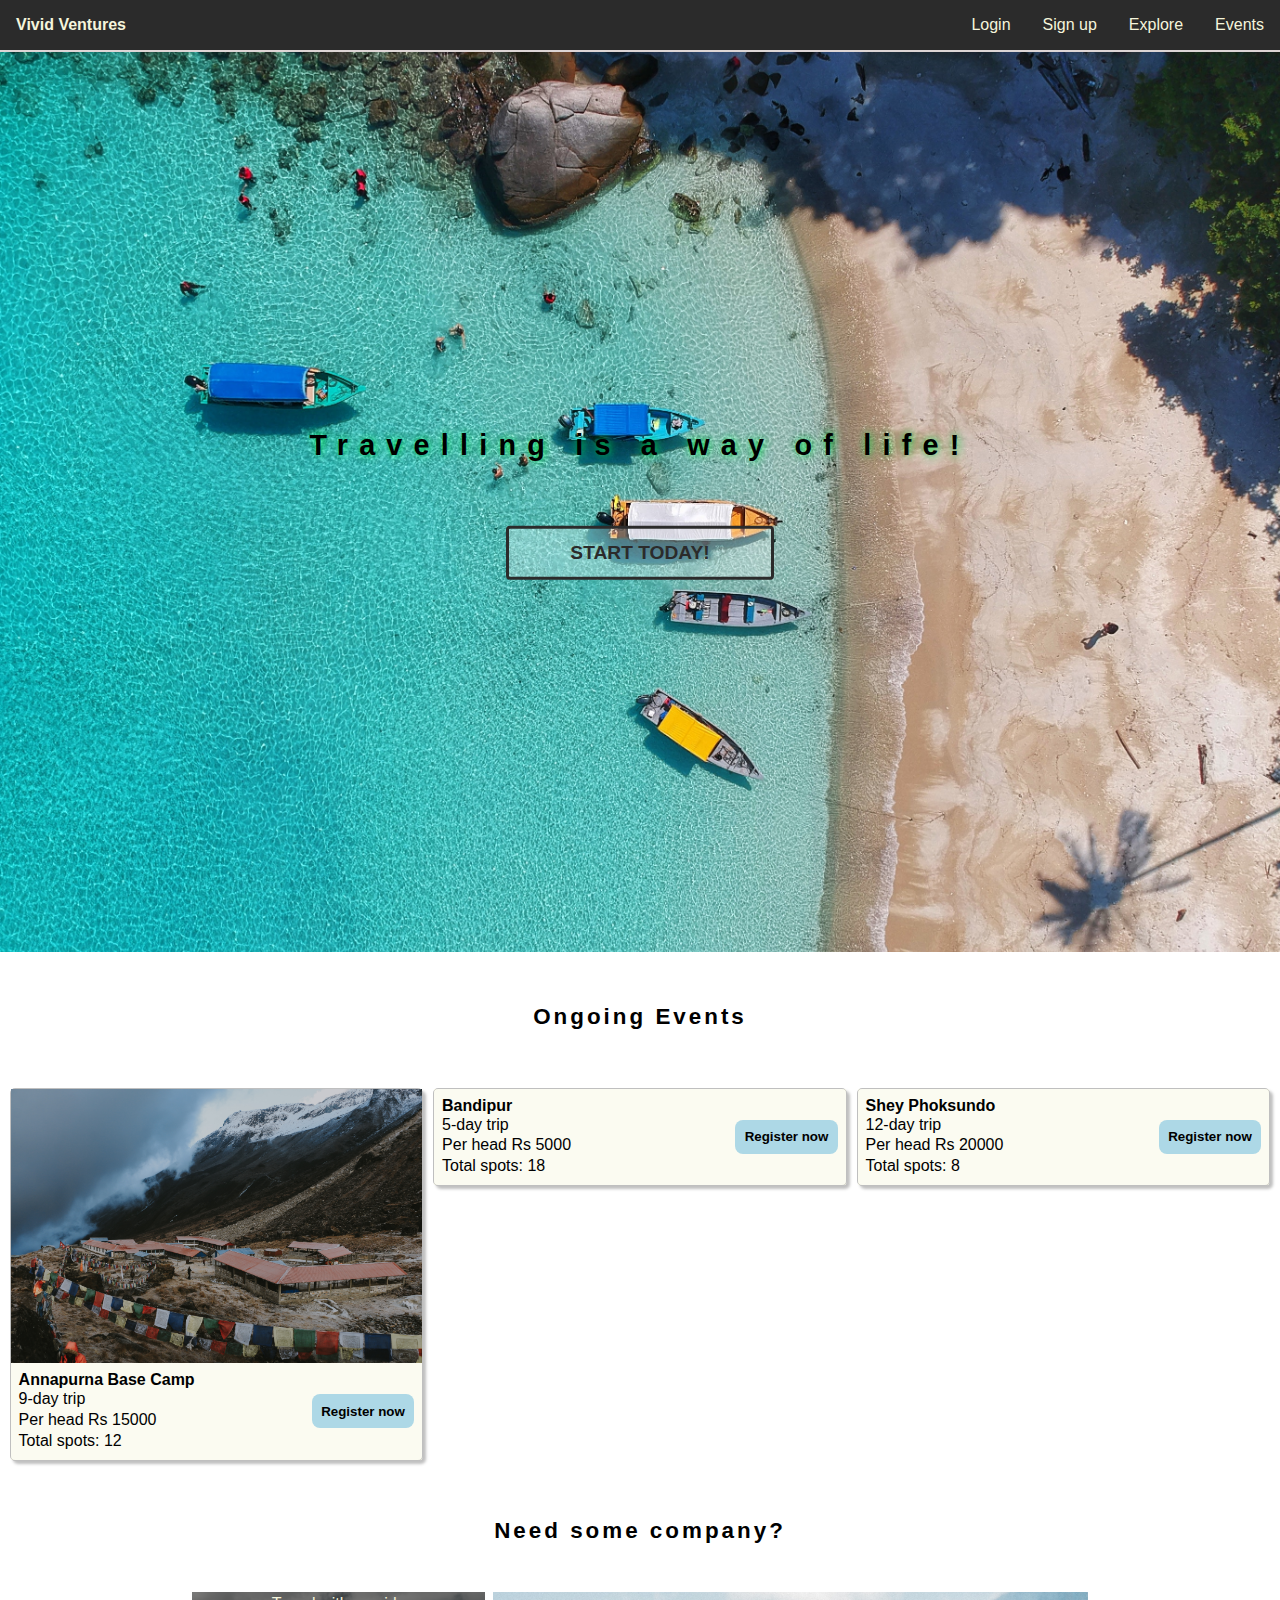
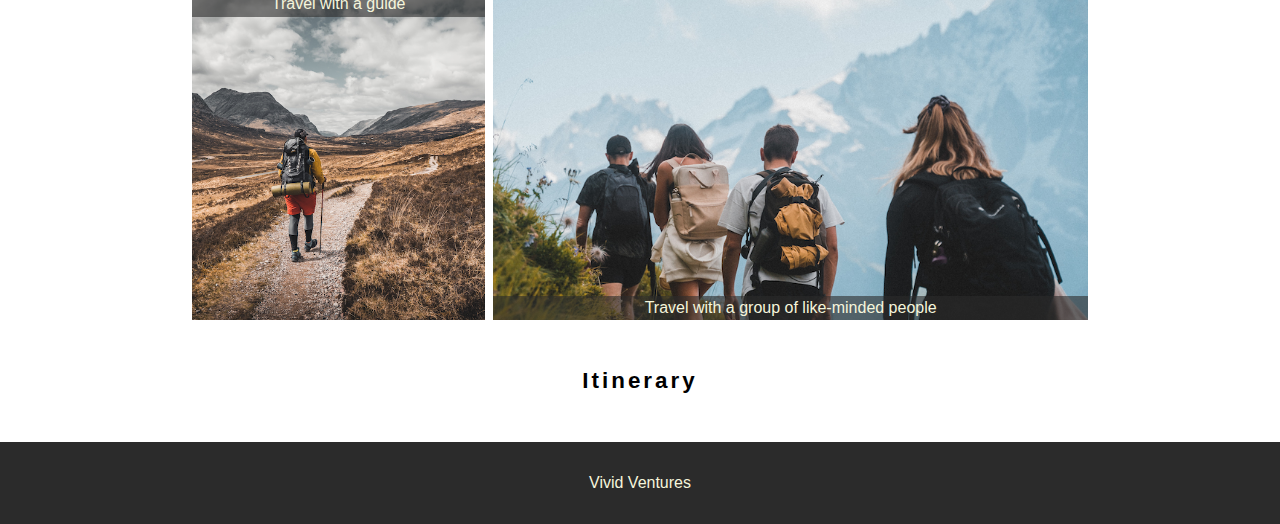
==== public/index.html @ 2df62412 "Create the Home page" ====
<!DOCTYPE html>
<html lang="en">
<head>
  <meta charset="UTF-8">
  <meta http-equiv="X-UA-Compatible" content="IE=edge">
  <meta name="viewport" content="width=device-width, initial-scale=1.0">
  <title>Vivid Ventures</title>
  <link rel="stylesheet" href="./style.css">
</head>
<body>
  <header>
    <strong class="logo"><a href="/">Vivid Ventures</a></strong>
    <nav>
      <ul>
        <li><a href="#">Login</a></li>
        <li><a href="#">Sign up</a></li>
        <li><a href="#">Explore</a></li>
        <li><a href="#">Events</a></li>
      </ul>
    </nav>
  </header>

  <section class="hero">
    <img src="./assets/images/gaddafi-rusli-2ueUnL4CkV8-unsplash.jpg" alt="">
    <div class="hero-content">
      <h2>Travelling is a way of life!</h2>
      <button>Start today!</button>
    </div>
  </section>

  <section class="ongoing-events">
    <h3 class="section-heading">Ongoing Events</h3>
    <div class="event-cards">
      <div class="event-card">
        <img src="./assets/images/neha-maheen-mahfin-cK6fjg5YJEA-unsplash.jpg" alt="">
        <div class="event-info">
          <div class="info-text">
            <strong>Annapurna Base Camp</strong>
            <ul>
              <li>9-day trip</li>
              <li>Per head Rs 15000</li>
              <li>Total spots: 12</li>
            </ul>
          </div>
          <button class="register-btn">Register now</button>
        </div>
      </div>
      <div class="event-card">
        <img src="./assets/images/bina-subedi-1IN3rBMXy8U-unsplash.jpg" alt="">
        <div class="event-info">
          <div class="info-text">
            <strong>Bandipur</strong>
            <ul>
              <li>5-day trip</li>
              <li>Per head Rs 5000</li>
              <li>Total spots: 18</li>
            </ul>
          </div>
          <button class="register-btn">Register now</button>
        </div>
      </div>
      <div class="event-card">
        <img src="./assets/images/ashok-acharya-OoB37OE165o-unsplash.jpg" alt="">
        <div class="event-info">
          <div class="info-text">
            <strong>Shey Phoksundo</strong>
            <ul>
              <li>12-day trip</li>
              <li>Per head Rs 20000</li>
              <li>Total spots: 8</li>
            </ul>
          </div>
          <button class="register-btn">Register now</button>
        </div>
      </div>
    </div>
  </section>

  <h3 class="section-heading">Need some company?</h3>
  <section class="find-company">
    <div class="find-guide">
      <p>Travel with a guide</p>
      <img src="./assets/images/guide.jpg" alt="">
    </div>
    <div class="find-group">
      <p>Travel with a group of like-minded people</p>
      <img src="./assets/images/group.jpg" alt="">
    </div>
  </section>

  <h3 class="section-heading">Itinerary</h3>
  <section class="itinerary">
    <div class="gallery-img"></div>
    <div class="gallery-img"></div>
    <div class="gallery-img"></div>
    <div class="gallery-img"></div>
    <div class="gallery-img"></div>
  </section>

  <footer>
    <span><a href="/">Vivid Ventures</a></span>
  </footer>
</body>
</html>
---- public/style.css ----
* {
  margin: 0;
  padding: 0;
  box-sizing: border-box;
  font-family: 'Lucida Sans', 'Lucida Sans Regular', 'Lucida Grande', 'Lucida Sans Unicode', Geneva, Verdana, sans-serif;
}
img {
  max-width: 100%;
}
a {
  text-decoration: none;
  color: inherit;
}
header {
  padding: 1rem;
  display: flex;
  justify-content: space-between;
  align-items: center;
  background-color: #2B2B2B;
  color: beige;
  border-bottom: 2px solid #DDD5D5;
}
h3 {
  letter-spacing: 3px;
  font-size: 1.4rem;
}
nav ul {
  display: flex;
  flex-direction: row;
  gap: 2rem;
  list-style: none;
}
section.hero {
  position: relative;
}
section.hero img {
  height: 100vh;
  width: 100%;
  object-fit: cover;
  position: relative;
}
.hero-content {
  width: 70%;
  position: absolute;
  top: 50%;
  left: 50%;
  transform: translate(-50%, -50%);
  display: flex;
  flex-direction: column;  
  justify-content: center;
  align-items: center;
  gap: 4rem;
}
.hero-content h2 {
  font-size: 1.8rem;
  letter-spacing: .7rem;
  text-shadow: 1px 0 10px rgb(3, 224, 73);
}
.hero-content button {
  background: rgba(255, 255, 255, 0.3);
  width: 30%;
  font-size: 1.2rem;
  font-weight: 600;
  text-transform: uppercase;
  padding: .8rem 0;
  border: 3px solid #2b2b2b;
  border-radius: 4px;
  color: #2B2B2B;
}
.section-heading {
  width: max-content;
  margin: 3rem auto;
}
.event-cards {
  padding: .6rem;
  display: flex;
  flex-direction: row;
  gap: .6rem;
}
.event-card {
  display: flex;
  flex-direction: column;
  flex: 1;
  border: 1.5px solid rgba(43, 43, 43, .3);
  border-radius: 5px;
  height: fit-content;
  box-shadow: 3px 3px 3px 0px rgba(0, 0, 0, 0.25);
}
.event-card img {
  width: 100%;
  object-fit: cover;
}
.event-info {
  display: flex;
  flex-direction: row;
  justify-content: space-between;
  align-items: center;
  gap: .4rem;
  padding: .5rem;
  background-color: rgba(245, 245, 220, 0.4);
}
.event-info .info-text ul {
  list-style: none;  
  line-height: 1.3;
}
.event-info .register-btn {
  padding: .6rem;
  background-color: lightblue;
  border-radius: 8px;
  border: none;
  font-weight: 600;
}
section.find-company {
  width: 70%;
  display: grid;
  grid-template-columns: 1fr 1fr 1fr;
  grid-template-rows: 10rem 10rem;
  gap: .5rem;
  margin: 0 auto;
  /* max-height: 400px; */
}
.find-company .find-group {
  height: 100%;
  grid-column: 2 / span 2;
  grid-row: 1 / 3;
}
.find-company .find-guide {
  grid-column: 1 / 2;
  grid-row: 1 / 3;
}
.find-company > div {
  position: relative;
}
.find-company img {
  width: 100%;
  height: 100%;
  object-fit: cover;
}
.find-guide p, .find-group p {
  width: 100%;
  position: absolute;
  background-color: rgba(43, 43, 43, 0.6);
  color: beige;
  padding: .2rem;
  text-align: center;
}
.find-group p {
  bottom: 0;
}
footer {
  background-color: #2B2B2B;
  color: beige;
  text-align: center;
  padding: 2rem;
}
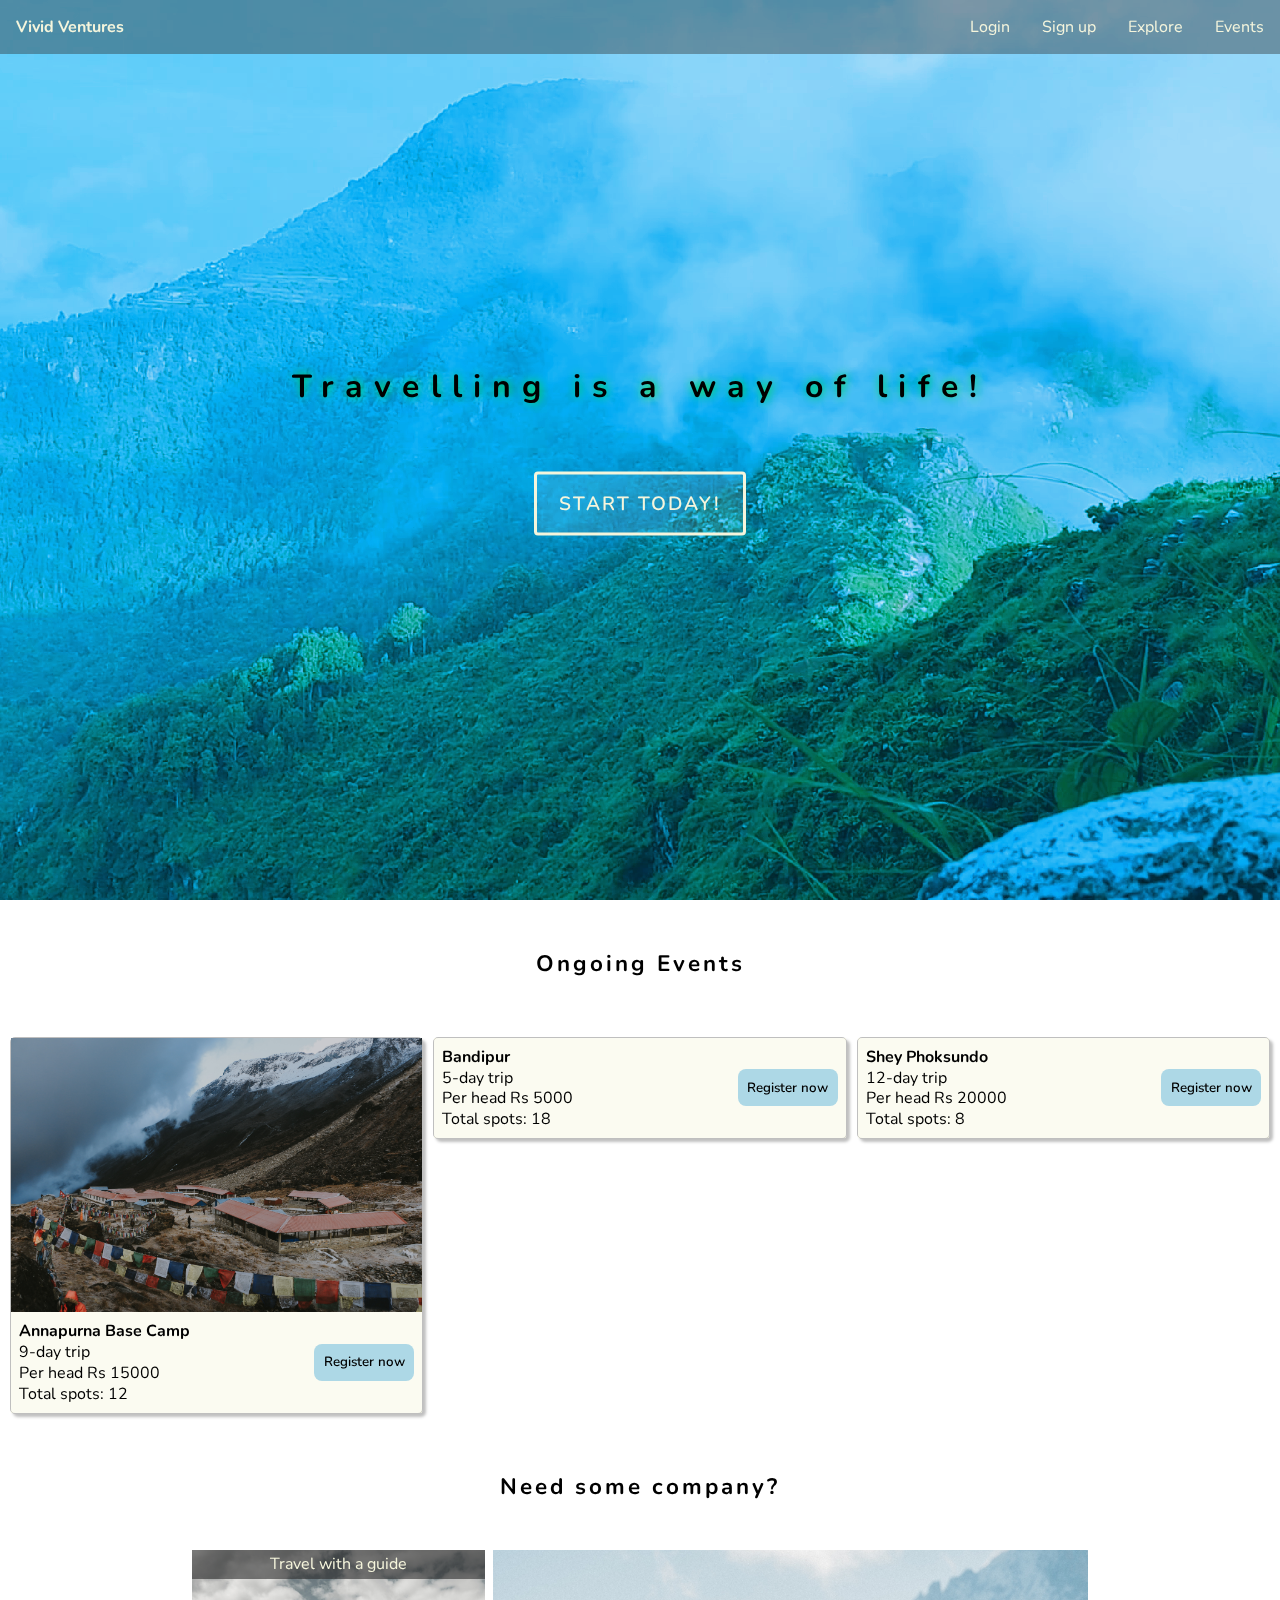
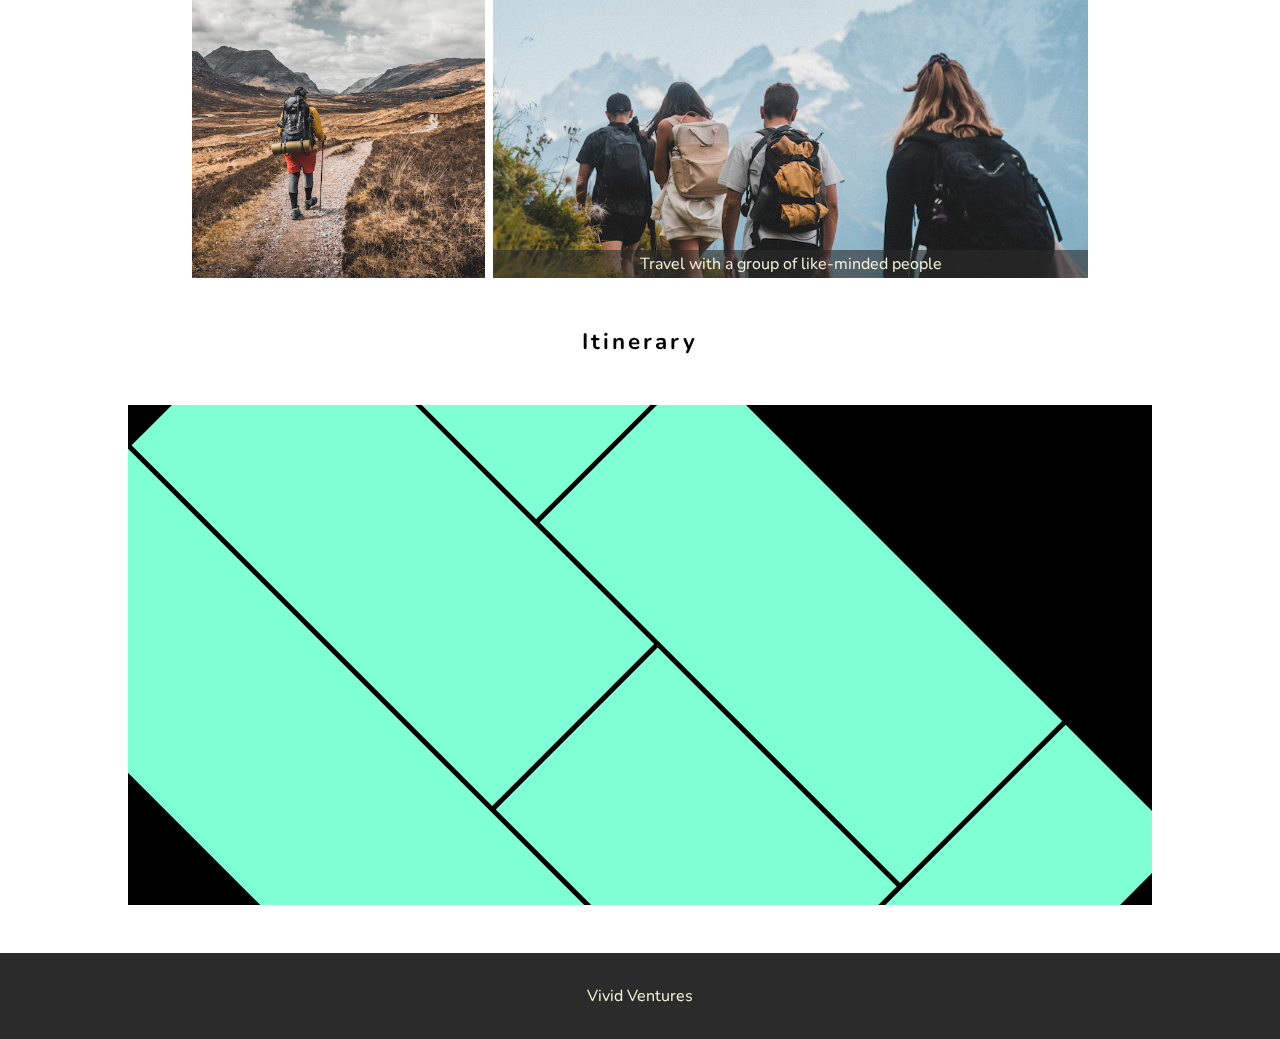
==== commit cbc80ec5: "Start events page" ====
--- a/public/index.html
+++ b/public/index.html
@@ -6,6 +6,9 @@
   <meta name="viewport" content="width=device-width, initial-scale=1.0">
   <title>Vivid Ventures</title>
   <link rel="stylesheet" href="./style.css">
+  <link rel="preconnect" href="https://fonts.googleapis.com">
+  <link rel="preconnect" href="https://fonts.gstatic.com" crossorigin>
+  <link href="https://fonts.googleapis.com/css2?family=Nunito:wght@400;500;600;700&display=swap" rel="stylesheet">
 </head>
 <body>
   <header>
@@ -21,7 +24,11 @@
   </header>
 
   <section class="hero">
-    <img src="./assets/images/gaddafi-rusli-2ueUnL4CkV8-unsplash.jpg" alt="">
+    <!-- <img src="./assets/images/gaddafi-rusli-2ueUnL4CkV8-unsplash.jpg" alt=""> -->
+      <video src="./assets/images/hills.mp4" loop autoplay></video>
+      <div class="video-container">
+
+    </div>
     <div class="hero-content">
       <h2>Travelling is a way of life!</h2>
       <button>Start today!</button>
@@ -90,11 +97,17 @@
 
   <h3 class="section-heading">Itinerary</h3>
   <section class="itinerary">
-    <div class="gallery-img"></div>
-    <div class="gallery-img"></div>
-    <div class="gallery-img"></div>
-    <div class="gallery-img"></div>
-    <div class="gallery-img"></div>
+    <div class="gallery-images">
+      <div class="gallery-img img1"></div>
+      <div class="gallery-img img2"></div>
+      <div class="gallery-img img3"></div>
+      <div class="gallery-img img4"></div>
+      <div class="gallery-img img5"></div>
+      <div class="gallery-img img6"></div>
+      <div class="gallery-img img7"></div>
+      <div class="gallery-img img8"></div>
+      <!-- <div class="gallery-img img9"></div> -->
+    </div>
   </section>
 
   <footer>
--- a/public/style.css
+++ b/public/style.css
@@ -2,7 +2,7 @@
   margin: 0;
   padding: 0;
   box-sizing: border-box;
-  font-family: 'Lucida Sans', 'Lucida Sans Regular', 'Lucida Grande', 'Lucida Sans Unicode', Geneva, Verdana, sans-serif;
+  font-family: 'Nunito', sans-serif;
 }
 img {
   max-width: 100%;
@@ -10,15 +10,23 @@
 a {
   text-decoration: none;
   color: inherit;
+  cursor: pointer;
+}
+button {
+  cursor: pointer;
 }
 header {
   padding: 1rem;
   display: flex;
   justify-content: space-between;
   align-items: center;
-  background-color: #2B2B2B;
-  color: beige;
-  border-bottom: 2px solid #DDD5D5;
+  background-color: rgba(43, 43, 43, 0.4);
+  /* opacity: 0.4; */
+  color: beige;
+  /* border-bottom: 2px solid #DDD5D5; */
+  position: absolute;
+  width: 100%;
+  z-index: 10;
 }
 h3 {
   letter-spacing: 3px;
@@ -32,12 +40,27 @@
 }
 section.hero {
   position: relative;
-}
-section.hero img {
   height: 100vh;
+}
+/* section.hero img {
+  height: 100vh;
   width: 100%;
   object-fit: cover;
   position: relative;
+} */
+.hero video {
+  width: 100%;
+  opacity: 0.8;
+  height: 100%;
+  object-fit: cover;
+}
+.video-container {
+  position: absolute;
+  top: 0;
+  bottom: 0;
+  width: 100%;
+  background: #03a9f4;
+  mix-blend-mode: overlay;
 }
 .hero-content {
   width: 70%;
@@ -52,20 +75,21 @@
   gap: 4rem;
 }
 .hero-content h2 {
-  font-size: 1.8rem;
+  font-size: 2rem;
   letter-spacing: .7rem;
   text-shadow: 1px 0 10px rgb(3, 224, 73);
 }
 .hero-content button {
-  background: rgba(255, 255, 255, 0.3);
-  width: 30%;
+  background: rgba(255, 255, 255, 0.1);
+  /* width: 30%; */
   font-size: 1.2rem;
   font-weight: 600;
   text-transform: uppercase;
-  padding: .8rem 0;
-  border: 3px solid #2b2b2b;
+  padding: 1rem 1.4rem;
+  border: 3px solid beige;
   border-radius: 4px;
-  color: #2B2B2B;
+  color: beige;
+  letter-spacing: 2px;
 }
 .section-heading {
   width: max-content;
@@ -147,7 +171,66 @@
 .find-group p {
   bottom: 0;
 }
+section.itinerary {
+  overflow: hidden;
+  background-color: black;
+  width: 80%;
+  margin: 0 auto;
+  height: 500px;
+}
+.gallery-images {
+  display: grid;
+  grid-template-columns: repeat(6, 1fr);
+  grid-template-rows: repeat(8, 7rem);
+  gap: 5px;
+  transform: rotate(45deg);
+  max-height: 32rem; 
+}
+.gallery-img {
+  background-color: aquamarine;
+  background-position: center;
+  background-size: cover;
+  background-repeat: no-repeat;
+}
+.gallery-images .img1 {
+  /* background-image: url(./assets/images/group.jpg); */
+  grid-column: 1 / 3;
+  grid-row: 1 / 3;
+}
+.gallery-images .img2 {
+  /* background-image: url(./assets/images/guide.jpg); */
+  grid-column: 3 / 6;
+  grid-row: 1 / 3;
+}
+.gallery-images .img3 {
+  /* background-image: url(./assets/images/neha-maheen-mahfin-cK6fjg5YJEA-unsplash.jpg); */
+  grid-column: 6 / 7;
+  grid-row: 1 / 5;
+}
+.gallery-images .img4 {
+  /* background-image: url(./assets/images/ashok-acharya-OoB37OE165o-unsplash.jpg); */
+  grid-column: 1 / 4;
+  grid-row: 3 / 5;
+}
+.gallery-images .img5 {
+  /* background-image: url(./assets/images/bina-subedi-1IN3rBMXy8U-unsplash.jpg); */
+  grid-column: 1 / 3;
+  grid-row: 1 / 3;
+}
+.gallery-images .img6 {
+  grid-column: 1 / 3;
+  grid-row: 1 / 3;
+}
+.gallery-images .img7 {
+  grid-column: 4 / 6;
+  grid-row: 3 / 5;
+}
+.gallery-images .img8 {
+  grid-column: 1 / 7;
+  grid-row: 5 / 7;
+}
 footer {
+  margin-top: 3rem;
   background-color: #2B2B2B;
   color: beige;
   text-align: center;
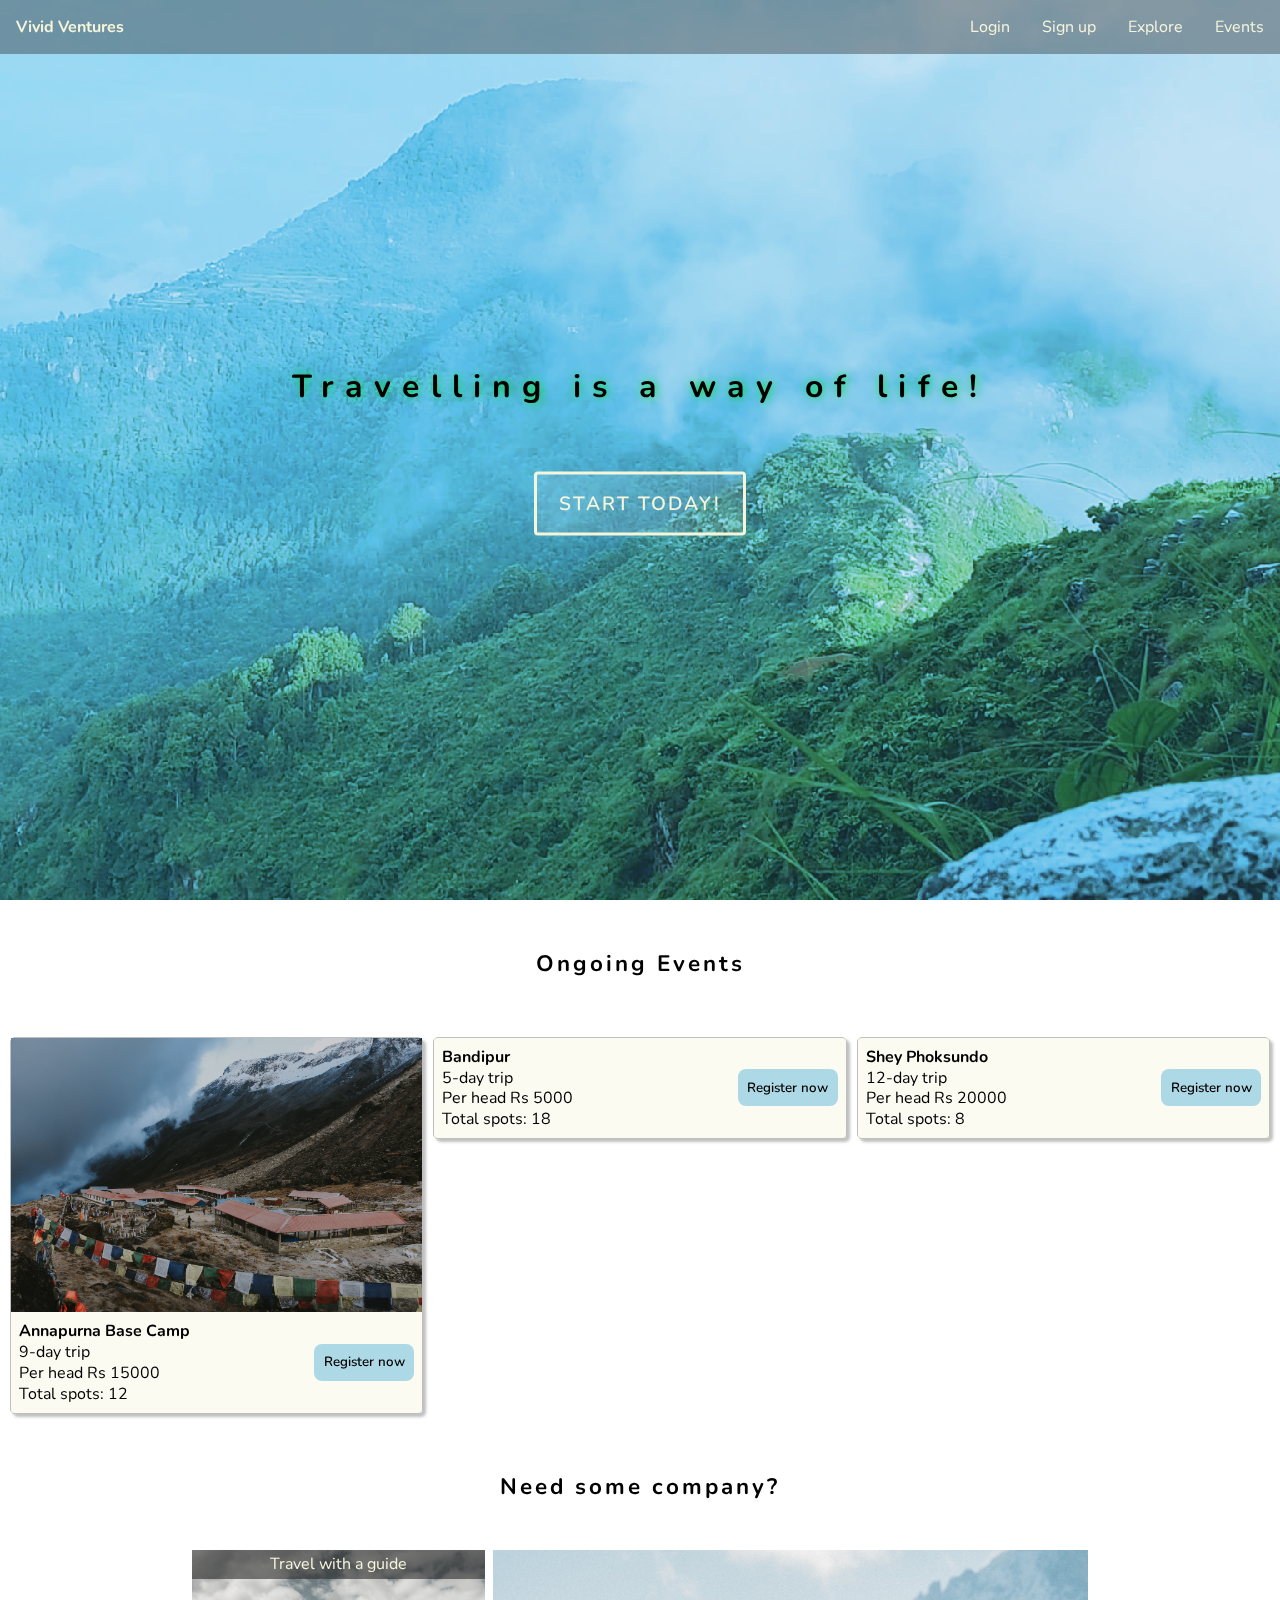
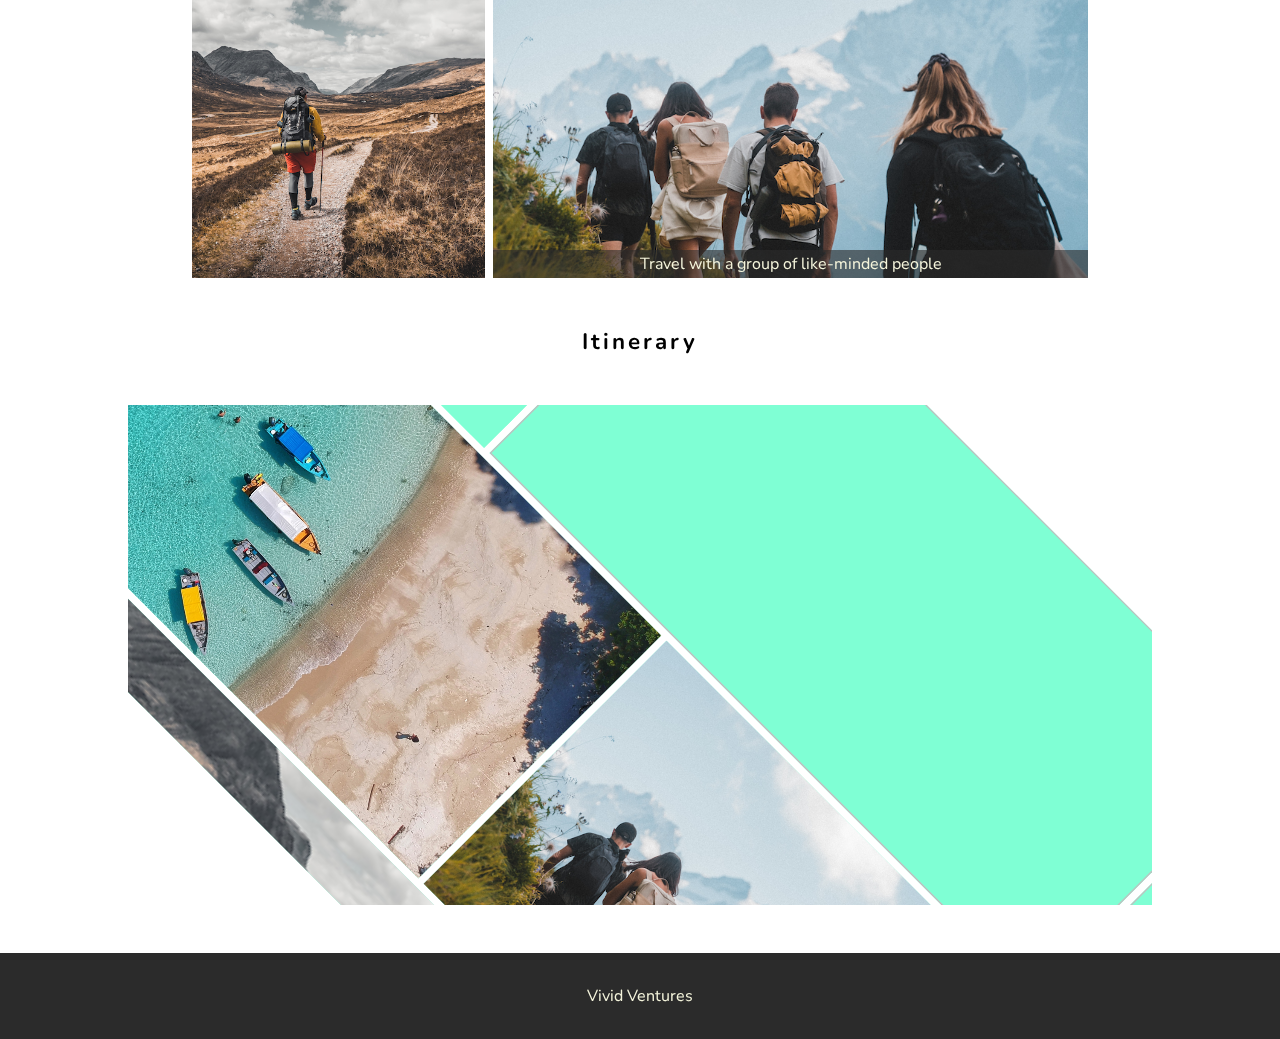
==== commit 3bd6b558: "Add Sign up and Log in pages" ====
--- a/public/index.html
+++ b/public/index.html
@@ -5,7 +5,7 @@
   <meta http-equiv="X-UA-Compatible" content="IE=edge">
   <meta name="viewport" content="width=device-width, initial-scale=1.0">
   <title>Vivid Ventures</title>
-  <link rel="stylesheet" href="./style.css">
+  <link rel="stylesheet" href="./styles/style.css">
   <link rel="preconnect" href="https://fonts.googleapis.com">
   <link rel="preconnect" href="https://fonts.gstatic.com" crossorigin>
   <link href="https://fonts.googleapis.com/css2?family=Nunito:wght@400;500;600;700&display=swap" rel="stylesheet">
@@ -15,20 +15,20 @@
     <strong class="logo"><a href="/">Vivid Ventures</a></strong>
     <nav>
       <ul>
-        <li><a href="#">Login</a></li>
-        <li><a href="#">Sign up</a></li>
+        <li><a href="./login.html"><span>Login</span></a></li>
+        <li><a href="./signup.html">Sign up</a></li>
         <li><a href="#">Explore</a></li>
-        <li><a href="#">Events</a></li>
+        <li><a href="./events.html">Events</a></li>
       </ul>
     </nav>
   </header>
 
   <section class="hero">
-    <!-- <img src="./assets/images/gaddafi-rusli-2ueUnL4CkV8-unsplash.jpg" alt=""> -->
-      <video src="./assets/images/hills.mp4" loop autoplay></video>
-      <div class="video-container">
-
-    </div>
+    <video loop autoplay >
+      <source src="./assets/images/hills.mp4" type="video/mp4">
+    </video>
+    <div class="video-container"></div>
+    
     <div class="hero-content">
       <h2>Travelling is a way of life!</h2>
       <button>Start today!</button>
@@ -99,13 +99,23 @@
   <section class="itinerary">
     <div class="gallery-images">
       <div class="gallery-img img1"></div>
-      <div class="gallery-img img2"></div>
-      <div class="gallery-img img3"></div>
-      <div class="gallery-img img4"></div>
+      <div class="gallery-img img2">
+        <img src="./assets/images/ashok-acharya-OoB37OE165o-unsplash.jpg" alt="">
+      </div>
+      <div class="gallery-img img3">
+        <img src="./assets/images/bina-subedi-1IN3rBMXy8U-unsplash.jpg" alt="">
+      </div>
+      <div class="gallery-img img4">
+        <img src="./assets/images/gaddafi-rusli-2ueUnL4CkV8-unsplash.jpg" alt="">
+      </div>
       <div class="gallery-img img5"></div>
       <div class="gallery-img img6"></div>
-      <div class="gallery-img img7"></div>
-      <div class="gallery-img img8"></div>
+      <div class="gallery-img img7">
+        <img src="./assets/images/group.jpg" alt="">
+      </div>
+      <div class="gallery-img img8">
+        <img src="./assets/images/guide.jpg" alt="">
+      </div>
       <!-- <div class="gallery-img img9"></div> -->
     </div>
   </section>
--- a/public/styles/style.css
+++ b/public/styles/style.css
@@ -0,0 +1,301 @@
+* {
+  margin: 0;
+  padding: 0;
+  box-sizing: border-box;
+  font-family: 'Nunito', sans-serif;
+}
+img {
+  max-width: 100%;
+}
+a {
+  text-decoration: none;
+  color: inherit;
+  cursor: pointer;
+  position: relative;
+  transition: all  .25s linear;
+}
+a span:hover {
+  color: red;
+}
+a span:hover::before {
+  content: "[";
+  /* position: absolute; */
+  transform: translateX(-20px);
+}
+a span:hover::after {
+  content: "]";
+  position: absolute;
+  right: -.5rem;
+}
+button {
+  cursor: pointer;
+}
+header {
+  padding: 1rem;
+  display: flex;
+  justify-content: space-between;
+  align-items: center;
+  background-color: rgba(43, 43, 43, 0.4);
+  /* opacity: 0.4; */
+  color: beige;
+  /* border-bottom: 2px solid #DDD5D5; */
+  position: absolute;
+  top: 0;
+  width: 100%;
+  z-index: 10;
+}
+h3 {
+  letter-spacing: 3px;
+  font-size: 1.4rem;
+}
+nav ul {
+  display: flex;
+  flex-direction: row;
+  gap: 2rem;
+  list-style: none;
+}
+section.hero {
+  position: relative;
+  height: 100vh;
+}
+/* section.hero img {
+  height: 100vh;
+  width: 100%;
+  object-fit: cover;
+  position: relative;
+} */
+.hero video {
+  width: 100%;
+  opacity: 0.8;
+  height: 100%;
+  object-fit: cover;
+  position: relative;
+  z-index: 1;
+}
+.video-container {
+  position: absolute;
+  top: 0;
+  bottom: 0;
+  width: 100%;
+  background: #5bbce9;
+  mix-blend-mode: overlay;
+  z-index: 2;
+}
+.hero-content {
+  width: 70%;
+  position: absolute;
+  top: 50%;
+  left: 50%;
+  transform: translate(-50%, -50%);
+  z-index: 10;
+  display: flex;
+  flex-direction: column;  
+  justify-content: center;
+  align-items: center;
+  gap: 4rem;
+}
+.hero-content h2 {
+  font-size: 2rem;
+  letter-spacing: .7rem;
+  text-shadow: 1px 0 10px rgb(3, 224, 73);
+}
+.hero-content button {
+  background: rgba(255, 255, 255, 0.1);
+  /* width: 30%; */
+  font-size: 1.2rem;
+  font-weight: 600;
+  text-transform: uppercase;
+  padding: 1rem 1.4rem;
+  border: 3px solid beige;
+  border-radius: 4px;
+  color: beige;
+  letter-spacing: 2px;
+}
+.section-heading {
+  width: max-content;
+  margin: 3rem auto;
+}
+.event-cards {
+  padding: .6rem;
+  display: flex;
+  flex-direction: row;
+  flex-wrap: wrap;
+  column-gap: .6rem;
+  row-gap: 1.6rem;
+}
+.event-card {
+  display: flex;
+  flex-direction: column;
+  min-width: 30%;
+  flex: 1;
+  border: 1.5px solid rgba(43, 43, 43, .3);
+  border-radius: 5px;
+  height: fit-content;
+  box-shadow: 3px 3px 3px 0px rgba(0, 0, 0, 0.25);
+}
+.event-card img {
+  width: 100%;
+  object-fit: cover;
+}
+.event-info {
+  display: flex;
+  flex-direction: row;
+  justify-content: space-between;
+  align-items: center;
+  gap: .4rem;
+  padding: .5rem;
+  background-color: rgba(245, 245, 220, 0.4);
+}
+.event-info .info-text ul {
+  list-style: none;  
+  line-height: 1.3;
+}
+.event-info .register-btn {
+  padding: .6rem;
+  background-color: lightblue;
+  border-radius: 8px;
+  border: none;
+  font-weight: 600;
+}
+section.find-company {
+  width: 70%;
+  display: grid;
+  grid-template-columns: 1fr 1fr 1fr;
+  grid-template-rows: 10rem 10rem;
+  gap: .5rem;
+  margin: 0 auto;
+  /* max-height: 400px; */
+}
+.find-company .find-group {
+  height: 100%;
+  grid-column: 2 / span 2;
+  grid-row: 1 / 3;
+}
+.find-company .find-guide {
+  grid-column: 1 / 2;
+  grid-row: 1 / 3;
+}
+.find-company > div {
+  position: relative;
+}
+.find-company img {
+  width: 100%;
+  height: 100%;
+  object-fit: cover;
+}
+.find-guide p, .find-group p {
+  width: 100%;
+  position: absolute;
+  background-color: rgba(43, 43, 43, 0.6);
+  color: beige;
+  padding: .2rem;
+  text-align: center;
+}
+.find-group p {
+  bottom: 0;
+}
+section.itinerary {
+  overflow: hidden;
+  width: 80%;
+  margin: 0 auto;
+  height: 500px;
+}
+.gallery-images {
+  display: grid;
+  grid-template-columns: repeat(6, 1fr);
+  grid-template-rows: repeat(8, 7rem);
+  gap: 5px;
+  transform: rotate(45deg) scale(1.5);
+  max-height: 32rem; 
+  overflow: hidden;
+}
+.gallery-img {
+  background-color: aquamarine;
+  /* transform: rotate(-45deg); */
+  /* background-position: center;
+  background-size: cover;
+  background-repeat: no-repeat; */
+}
+.gallery-img img {
+  /* transform: rotate(45deg); */
+  object-fit: cover;
+  height: 100%;
+  width: 100%;
+}
+.gallery-images .img1 {
+  grid-column: 1 / 3;
+  grid-row: 1 / 3;
+}
+.gallery-images .img2 {
+  /* background-image: url(./assets/images/guide.jpg); */
+  grid-column: 3 / 6;
+  grid-row: 1 / 3;
+}
+.gallery-images .img3 {
+  /* background-image: url(./assets/images/neha-maheen-mahfin-cK6fjg5YJEA-unsplash.jpg); */
+  grid-column: 6 / 7;
+  grid-row: 1 / 5;
+}
+.gallery-images .img4 {
+  /* background-image: url(./assets/images/ashok-acharya-OoB37OE165o-unsplash.jpg); */
+  grid-column: 1 / 4;
+  grid-row: 3 / 5;
+}
+.gallery-images .img5 {
+  grid-column: 1 / 3;
+  grid-row: 1 / 3;
+}
+.gallery-images .img6 {
+  grid-column: 1 / 3;
+  grid-row: 1 / 3;
+}
+.gallery-images .img7 {
+  /* background-image: url(./assets/images/bina-subedi-1IN3rBMXy8U-unsplash.jpg); */
+  grid-column: 4 / 6;
+  grid-row: 3 / 5;
+}
+.gallery-images .img8 {
+  /* background-image: url(./assets/images/group.jpg); */
+  grid-column: 1 / 7;
+  grid-row: 5 / 7;
+}
+footer {
+  margin-top: 3rem;
+  background-color: #2B2B2B;
+  color: beige;
+  text-align: center;
+  padding: 2rem;
+}
+.plane {
+  width: 2rem;
+  display: inline-block;
+  transform: rotate(18deg);
+  max-width: 100vw;
+  overflow: hidden;
+}
+/* .animate-plane {
+  animation-duration: 5s;
+  animation-name: animate-plane;
+} */
+
+@keyframes animate-plane {
+  0% {
+    transform: scale(1) rotate(10deg);
+  }
+  5% {
+    transform: scale(1.25) rotate(-15deg);
+  }
+  10% {
+    transform: scale(1.5) rotate(5deg);
+  }
+  15% {
+    transform: scale(1.75) rotate(-10deg);
+  }
+  20% {
+    transform: scale(2) rotate(0);
+  }
+  100% {
+    transform: scale(10) translateX(100vw) translateY(-100vh) rotate(0);
+  }
+  
+}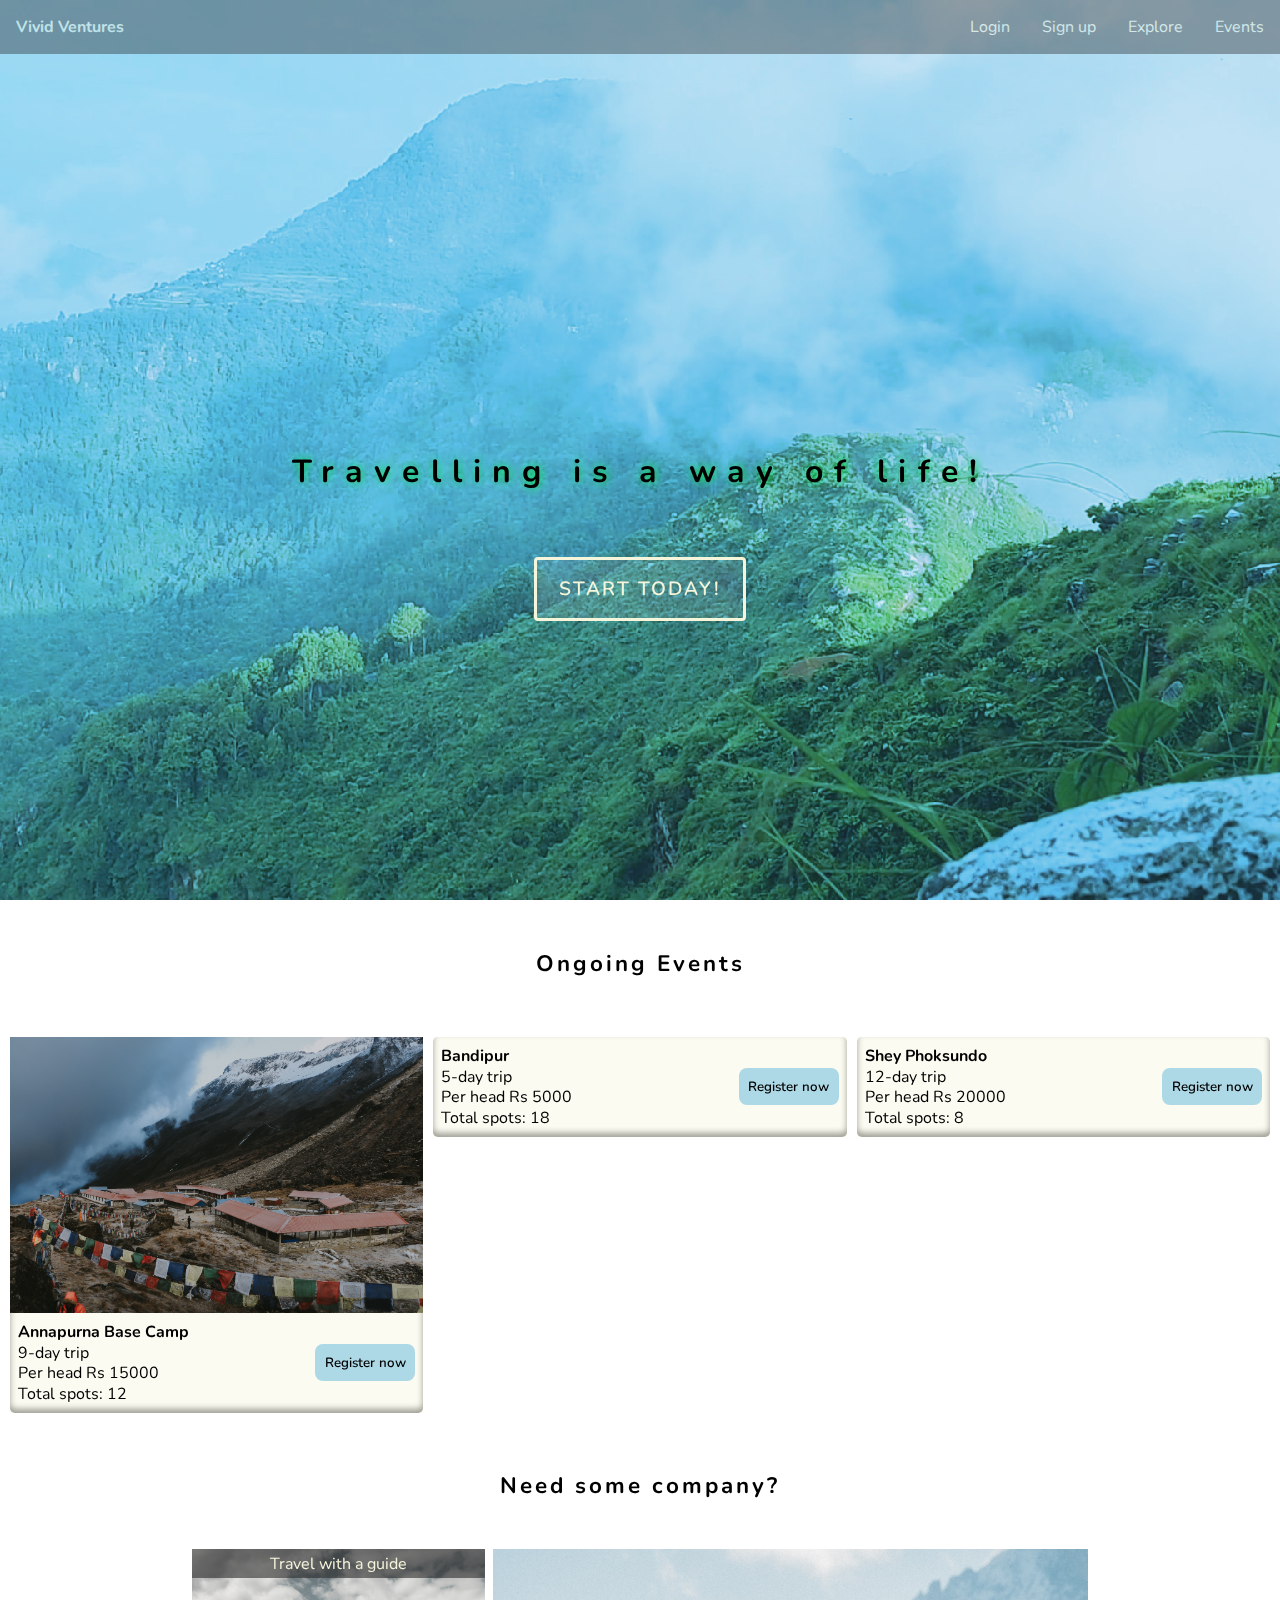
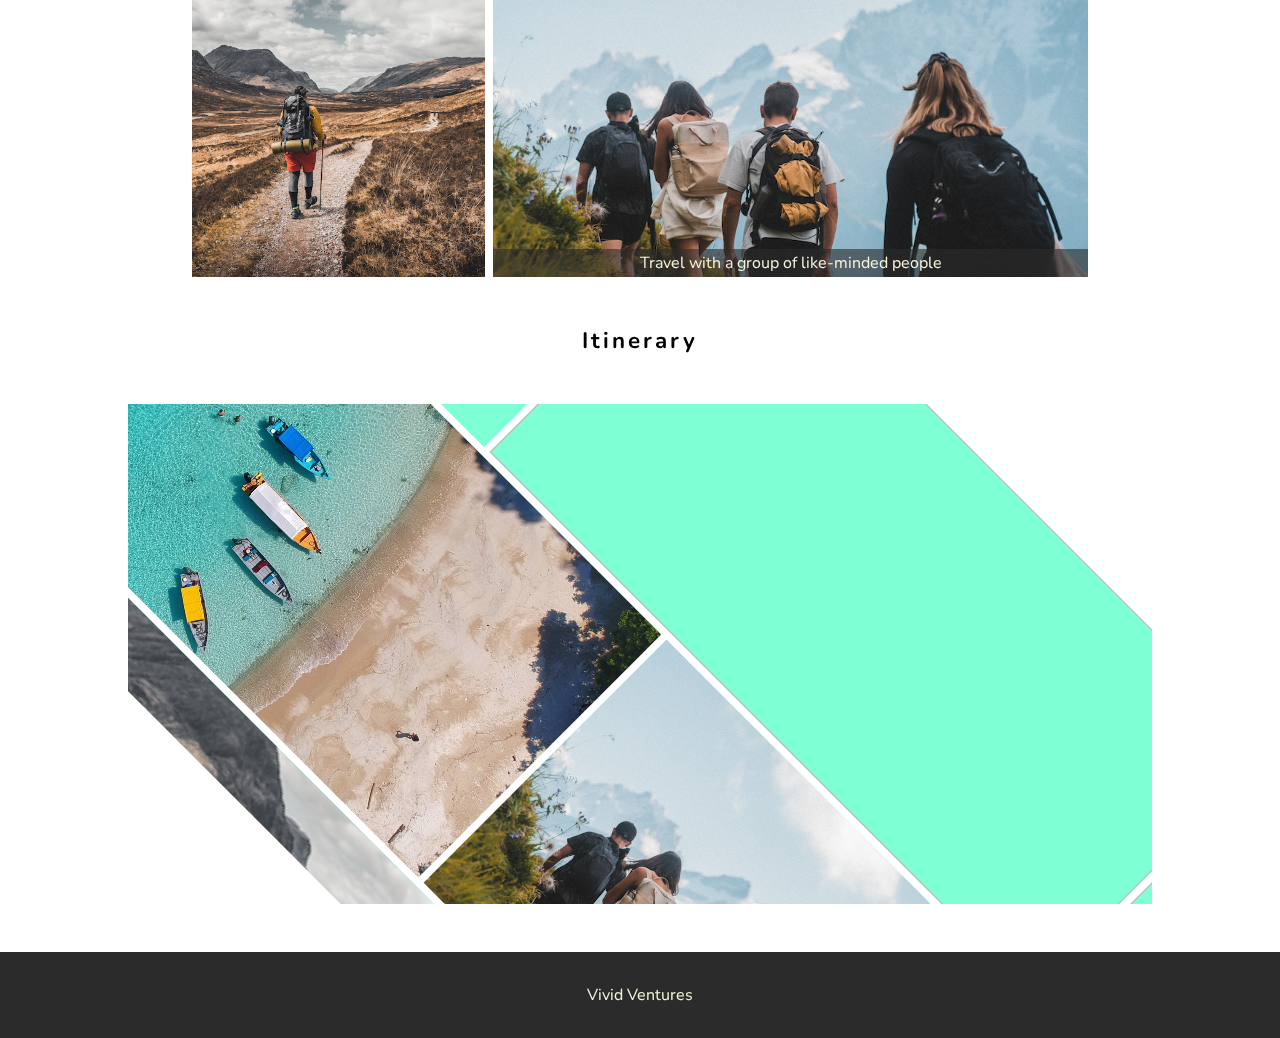
==== commit 6a319ebc: "Create page for individual events" ====
--- a/public/index.html
+++ b/public/index.html
@@ -11,7 +11,7 @@
   <link href="https://fonts.googleapis.com/css2?family=Nunito:wght@400;500;600;700&display=swap" rel="stylesheet">
 </head>
 <body>
-  <header>
+  <header class="index-page-header">
     <strong class="logo"><a href="/">Vivid Ventures</a></strong>
     <nav>
       <ul>
@@ -24,7 +24,7 @@
   </header>
 
   <section class="hero">
-    <video loop autoplay >
+    <video muted loop autoplay >
       <source src="./assets/images/hills.mp4" type="video/mp4">
     </video>
     <div class="video-container"></div>
@@ -40,7 +40,7 @@
     <div class="event-cards">
       <div class="event-card">
         <img src="./assets/images/neha-maheen-mahfin-cK6fjg5YJEA-unsplash.jpg" alt="">
-        <div class="event-info">
+        <div class="event-card-info">
           <div class="info-text">
             <strong>Annapurna Base Camp</strong>
             <ul>
@@ -49,12 +49,12 @@
               <li>Total spots: 12</li>
             </ul>
           </div>
-          <button class="register-btn">Register now</button>
+          <button class="register-btn"><a href="event.html">Register now</a></button>
         </div>
       </div>
       <div class="event-card">
         <img src="./assets/images/bina-subedi-1IN3rBMXy8U-unsplash.jpg" alt="">
-        <div class="event-info">
+        <div class="event-card-info">
           <div class="info-text">
             <strong>Bandipur</strong>
             <ul>
@@ -68,7 +68,7 @@
       </div>
       <div class="event-card">
         <img src="./assets/images/ashok-acharya-OoB37OE165o-unsplash.jpg" alt="">
-        <div class="event-info">
+        <div class="event-card-info">
           <div class="info-text">
             <strong>Shey Phoksundo</strong>
             <ul>
--- a/public/styles/style.css
+++ b/public/styles/style.css
@@ -35,13 +35,16 @@
   display: flex;
   justify-content: space-between;
   align-items: center;
-  background-color: rgba(43, 43, 43, 0.4);
+  background-color: rgba(43, 43, 43);
   /* opacity: 0.4; */
   color: beige;
   /* border-bottom: 2px solid #DDD5D5; */
+}
+.index-page-header {
+  opacity: 0.4;
   position: absolute;
   top: 0;
-  width: 100%;
+  width: 100%;  
   z-index: 10;
 }
 h3 {
@@ -69,15 +72,15 @@
   opacity: 0.8;
   height: 100%;
   object-fit: cover;
-  position: relative;
-  z-index: 1;
+  position: absolute;
+  /* z-index: 1; */
 }
 .video-container {
   position: absolute;
   top: 0;
   bottom: 0;
   width: 100%;
-  background: #5bbce9;
+  background-color: #5bbce9;
   mix-blend-mode: overlay;
   z-index: 2;
 }
@@ -86,12 +89,13 @@
   position: absolute;
   top: 50%;
   left: 50%;
-  transform: translate(-50%, -50%);
+  transform: translateX(-50%);
   z-index: 10;
   display: flex;
   flex-direction: column;  
   justify-content: center;
   align-items: center;
+  text-align: center;
   gap: 4rem;
 }
 .hero-content h2 {
@@ -130,14 +134,16 @@
   flex: 1;
   border: 1.5px solid rgba(43, 43, 43, .3);
   border-radius: 5px;
+  border: none;
   height: fit-content;
-  box-shadow: 3px 3px 3px 0px rgba(0, 0, 0, 0.25);
+  /* box-shadow: 3px 3px 3px 0px rgba(0, 0, 0, 0.25); */
+  box-shadow: 0px -4px 6px rgba(50, 50, 50, 0.75) inset;
 }
 .event-card img {
   width: 100%;
   object-fit: cover;
 }
-.event-info {
+.event-card-info {
   display: flex;
   flex-direction: row;
   justify-content: space-between;
@@ -146,11 +152,11 @@
   padding: .5rem;
   background-color: rgba(245, 245, 220, 0.4);
 }
-.event-info .info-text ul {
+.event-card-info .info-text ul {
   list-style: none;  
   line-height: 1.3;
 }
-.event-info .register-btn {
+.register-btn {
   padding: .6rem;
   background-color: lightblue;
   border-radius: 8px;
@@ -296,6 +302,173 @@
   }
   100% {
     transform: scale(10) translateX(100vw) translateY(-100vh) rotate(0);
-  }
-  
+  } 
+}
+
+/* Event */
+.event-info-section {
+  margin: 2rem auto;
+}
+.event-info-section img {
+  width: 70%;
+  display: block;
+  margin: 0 auto;
+  max-height: 60vh;
+  object-fit: cover;
+  border-radius: 8px;
+  box-shadow: 1px 2px 6px 3px rgba(0, 0, 0, 0.3);
+}
+.image-container {
+  position: relative;
+}
+.image-container::after {
+  content: '';
+  position: absolute;
+  left: 50%;
+  transform: translateX(-50%);
+  bottom: .2rem;
+  z-index: -5;
+  width: 30%;
+  box-shadow: 0px 2px 20px 7px #000000;
+}
+.event-info {
+  padding: 2rem 1.5rem 1.5rem 1rem;
+  width: 30%;
+  display: flex;
+  flex-direction: column;
+  justify-content: center;
+  align-items: center;
+  text-align: justify;
+  margin: 0 auto;
+  font-size: .9rem;
+  line-height: 1.2;
+  border-radius: 8px;
+  box-shadow: 0px -4px 3px rgba(50, 50, 50, 0.75) inset;
+  background-color: rgba(245, 245, 220, 0.4);
+  position: absolute;
+  left: 50%;
+  transform: translateX(-50%);
+  top: 95%;
+  /* bottom: -15rem; */
+  opacity: 1;
+  z-index: -5;
+} 
+.event-info h3 {
+  margin-bottom: .4rem;
+}
+.event-info ul li {
+  list-style: none;
+  /* list-style-image: url(../assets/images/bxs-right-arrow-alt.svg); */
+  position: relative;
+}
+.event-info ul li::before {
+  content: '';
+  position: absolute;
+  width: 1rem;
+  height: 1rem;
+  left: -1.2rem;
+  background-image: url(../assets/images/bxs-right-arrow-alt.svg);
+  background-repeat: no-repeat;
+  background-position: center;
+  background-size: cover;
+  font-size: 1rem;
+}
+.event-description {
+  width: 80%;
+  margin: 8rem auto 2rem auto;
+  display: flex;
+  flex-direction: column;
+  align-items: center;
+  /* background-color: #2B2B2B; */
+  /* color: #bfc0c0;  */
+  padding: 1rem;
+  border-radius: 8px;
+}
+.event-description p {
+  margin-top: .4rem;
+  line-height: 1.5;
+  font-weight: 500;
+  text-align: justify;
+}
+.event-description button {
+  width: fit-content;
+  margin-top: 1rem;
+  padding: .8rem 1.6rem;
+  font-size: 1.1rem;
+  font-weight: 600;
+  /* margin: 1rem auto; */
+}
+/* .event-page-footer {
+  position: fixed;
+  top: 70%;
+  width: 100%;
+} */
+.form-container {
+  position: fixed;
+  z-index: 100;
+  inset: 0;
+  background-color: rgba(43, 43, 43, 0.95);
+  display: grid;
+  place-items: center;
+  color: beige;
+  display: none;
+}
+.form-container form {
+  border: 2px solid beige;
+  border-radius: 8px;
+  padding: 2rem 4rem;
+  display: flex;
+  flex-direction: column;
+  gap: .5rem;
+}
+.form-container form p {
+  margin-bottom: 1rem;
+  font-size: 1.4rem;
+  font-weight: 700;
+}
+.form-container form label {
+  font-weight: 500;
+  display: flex;
+  gap: .5rem;
+  justify-content: space-between;
+  align-items: end;
+  line-height: 1;
+}
+.form-container form input {
+  width: 60%;
+  color: inherit;
+  background-color: transparent;
+  border: none;
+  border-bottom: 2px solid rgba(245, 245, 220, 0.5);
+  padding: .2rem .5rem;
+  font-size: 1rem;
+  color-scheme: dark;
+}
+.form-container form input:focus {
+  border-bottom: 2px solid beige;
+  outline: none;
+}
+.form-container .form-buttons {
+  margin-top: 1rem;
+  width: 100%;
+  display: flex;
+  flex-direction: column;
+  justify-content: center;
+  align-items: center;
+  gap: .5rem;
+}
+.form-container .form-buttons button {
+  width: 40%;
+  font-size: 1rem;
+  font-weight: 600;
+  padding: .4rem .8rem;
+  color: beige;
+  background-color: transparent;
+  border: 2px solid beige;
+  border-radius: 8px;
+  transition: background-color .3s ease-in-out;
+}
+.form-buttons button:hover {
+  background-color: beige;
+  color: #2B2B2B;
 }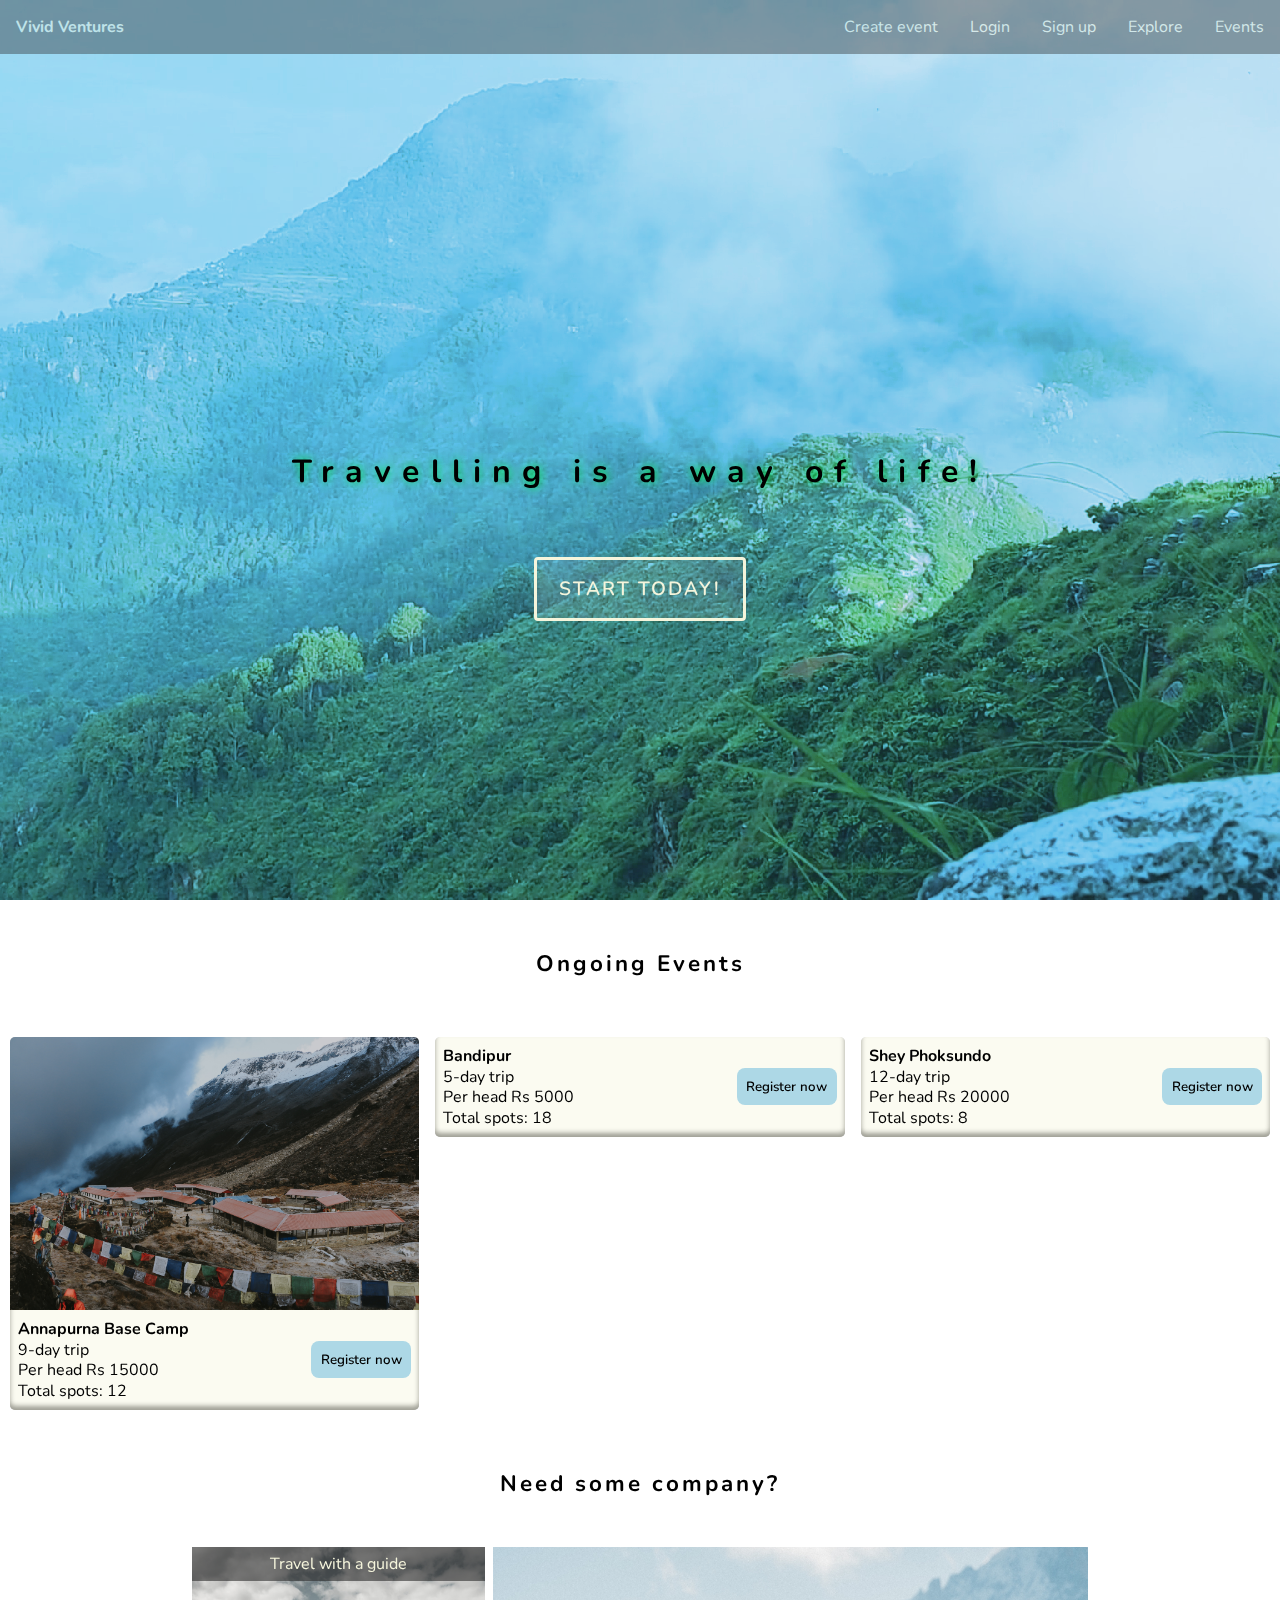
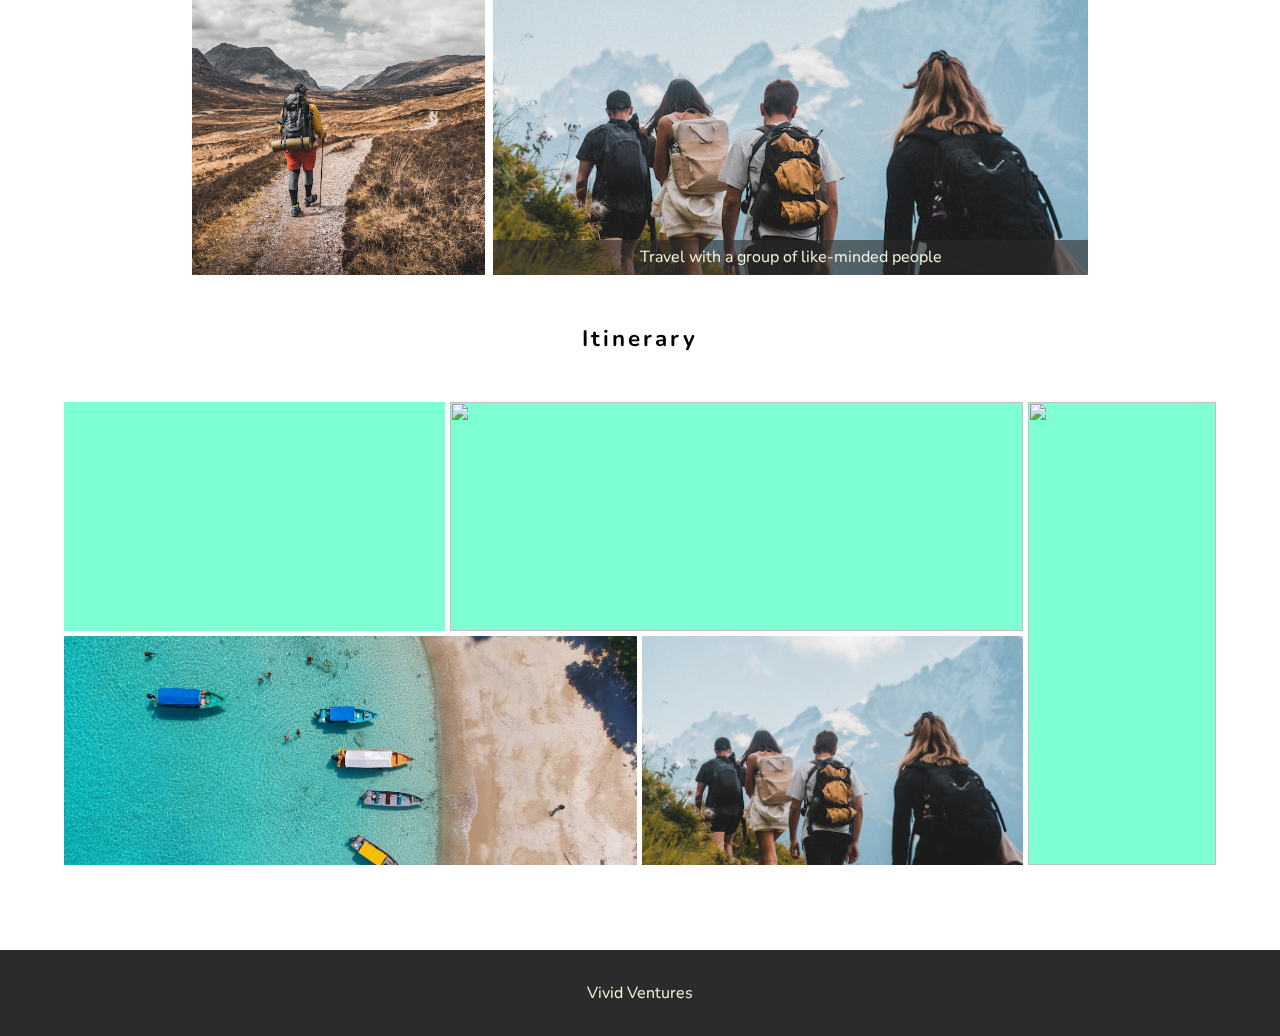
==== commit 8f400f0d: "Add page for creating events" ====
--- a/public/index.html
+++ b/public/index.html
@@ -15,6 +15,7 @@
     <strong class="logo"><a href="/">Vivid Ventures</a></strong>
     <nav>
       <ul>
+        <li><a href="./createEvent.html">Create event</a></li>
         <li><a href="./login.html"><span>Login</span></a></li>
         <li><a href="./signup.html">Sign up</a></li>
         <li><a href="#">Explore</a></li>
@@ -86,11 +87,11 @@
   <h3 class="section-heading">Need some company?</h3>
   <section class="find-company">
     <div class="find-guide">
-      <p>Travel with a guide</p>
+      <p class="find-guide-txt">Travel with a guide</p>
       <img src="./assets/images/guide.jpg" alt="">
     </div>
     <div class="find-group">
-      <p>Travel with a group of like-minded people</p>
+      <p class="find-group-txt">Travel with a group of like-minded people</p>
       <img src="./assets/images/group.jpg" alt="">
     </div>
   </section>
@@ -113,9 +114,9 @@
       <div class="gallery-img img7">
         <img src="./assets/images/group.jpg" alt="">
       </div>
-      <div class="gallery-img img8">
+      <!-- <div class="gallery-img img8">
         <img src="./assets/images/guide.jpg" alt="">
-      </div>
+      </div> -->
       <!-- <div class="gallery-img img9"></div> -->
     </div>
   </section>
--- a/public/styles/style.css
+++ b/public/styles/style.css
@@ -114,6 +114,12 @@
   border-radius: 4px;
   color: beige;
   letter-spacing: 2px;
+  transition: transform .3s ease, box-shadow .4s ease-in-out;
+}
+.hero-content button:hover {
+  transform: scale(1.1);
+  box-shadow: 0 3px 20px rgba(254, 254, 254, 0.8),
+                0 2px 15px rgba(254, 254, 254, 0.5) inset;
 }
 .section-heading {
   width: max-content;
@@ -124,8 +130,8 @@
   display: flex;
   flex-direction: row;
   flex-wrap: wrap;
-  column-gap: .6rem;
-  row-gap: 1.6rem;
+  column-gap: 1rem;
+  row-gap: 2rem;
 }
 .event-card {
   display: flex;
@@ -135,9 +141,10 @@
   border: 1.5px solid rgba(43, 43, 43, .3);
   border-radius: 5px;
   border: none;
+  overflow: hidden;
   height: fit-content;
   /* box-shadow: 3px 3px 3px 0px rgba(0, 0, 0, 0.25); */
-  box-shadow: 0px -4px 6px rgba(50, 50, 50, 0.75) inset;
+  box-shadow: 0px -4px 5px rgba(50, 50, 50, 0.75) inset;
 }
 .event-card img {
   width: 100%;
@@ -162,6 +169,12 @@
   border-radius: 8px;
   border: none;
   font-weight: 600;
+  transition: background-color .2s ease-in-out;
+}
+.register-btn:hover {
+  background-color: transparent;
+  outline: 3px solid #5bbce9;
+  color: #5bbce9;
 }
 section.find-company {
   width: 70%;
@@ -191,18 +204,27 @@
 }
 .find-guide p, .find-group p {
   width: 100%;
+  min-height: 10%;
+  display: flex;
+  align-items: center;
+  justify-content: center;
   position: absolute;
   background-color: rgba(43, 43, 43, 0.6);
   color: beige;
-  padding: .2rem;
-  text-align: center;
+  padding: .4rem;
+  transition: min-height .3s ease;
+  cursor: pointer;
 }
 .find-group p {
   bottom: 0;
 }
+.find-guide:hover .find-guide-txt,
+.find-group:hover .find-group-txt {
+  min-height: 100%;
+}
 section.itinerary {
   overflow: hidden;
-  width: 80%;
+  width: 90%;
   margin: 0 auto;
   height: 500px;
 }
@@ -211,7 +233,7 @@
   grid-template-columns: repeat(6, 1fr);
   grid-template-rows: repeat(8, 7rem);
   gap: 5px;
-  transform: rotate(45deg) scale(1.5);
+  /* transform: rotate(45deg) scale(1.5); */
   max-height: 32rem; 
   overflow: hidden;
 }
@@ -316,7 +338,7 @@
   max-height: 60vh;
   object-fit: cover;
   border-radius: 8px;
-  box-shadow: 1px 2px 6px 3px rgba(0, 0, 0, 0.3);
+  box-shadow: 1px 2px 10px 3px rgba(0, 0, 0, 0.3);
 }
 .image-container {
   position: relative;
@@ -343,8 +365,11 @@
   font-size: .9rem;
   line-height: 1.2;
   border-radius: 8px;
-  box-shadow: 0px -4px 3px rgba(50, 50, 50, 0.75) inset;
-  background-color: rgba(245, 245, 220, 0.4);
+  /* box-shadow: 0px -4px 3px rgba(50, 50, 50, 0.75) inset; */
+  box-shadow: 0px -4px 3px rgba(254, 254, 254, 0.6) inset;
+  /* background-color: rgba(245, 245, 220, 0.4); */
+  background-color: rgba(43, 43, 43, 0.8);
+  color: #fff3ff;
   position: absolute;
   left: 50%;
   transform: translateX(-50%);
@@ -371,6 +396,7 @@
   background-repeat: no-repeat;
   background-position: center;
   background-size: cover;
+  filter: invert(1);
   font-size: 1rem;
 }
 .event-description {
@@ -394,7 +420,7 @@
   width: fit-content;
   margin-top: 1rem;
   padding: .8rem 1.6rem;
-  font-size: 1.1rem;
+  font-size: 1rem;
   font-weight: 600;
   /* margin: 1rem auto; */
 }
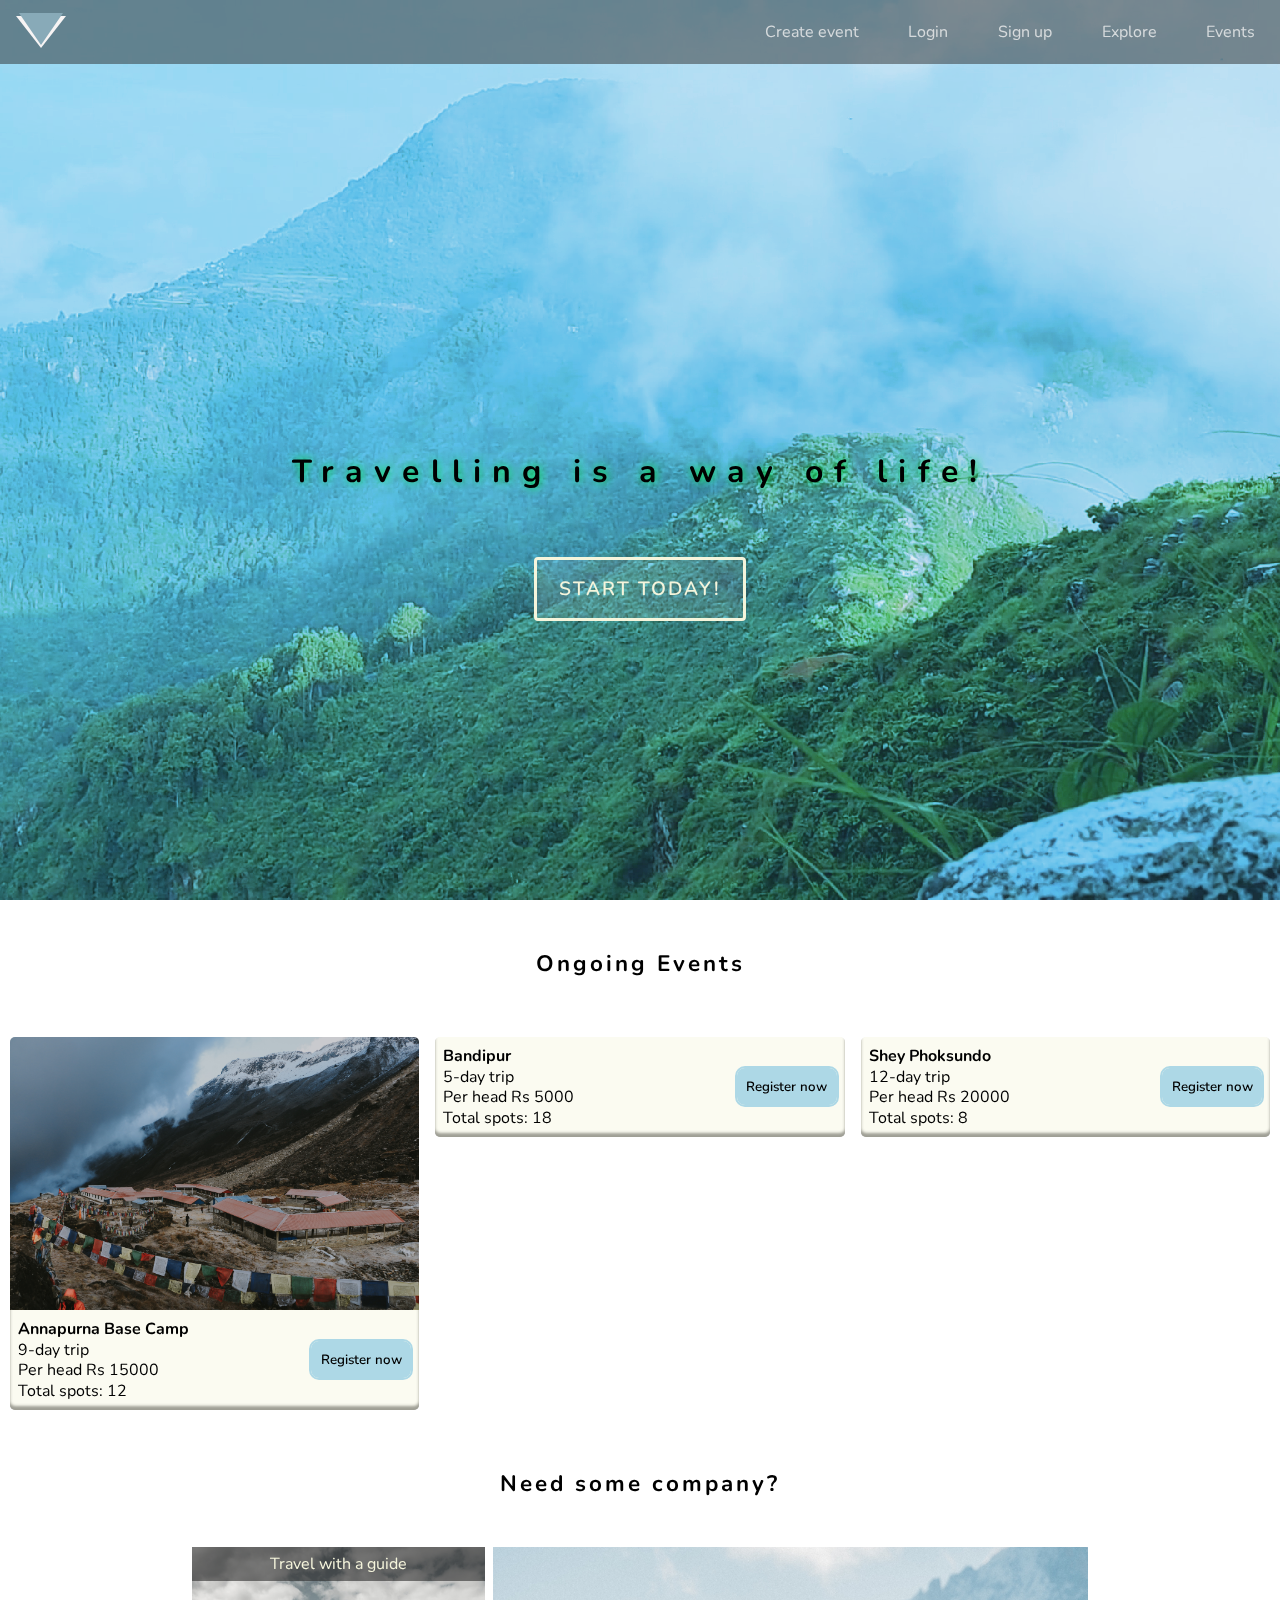
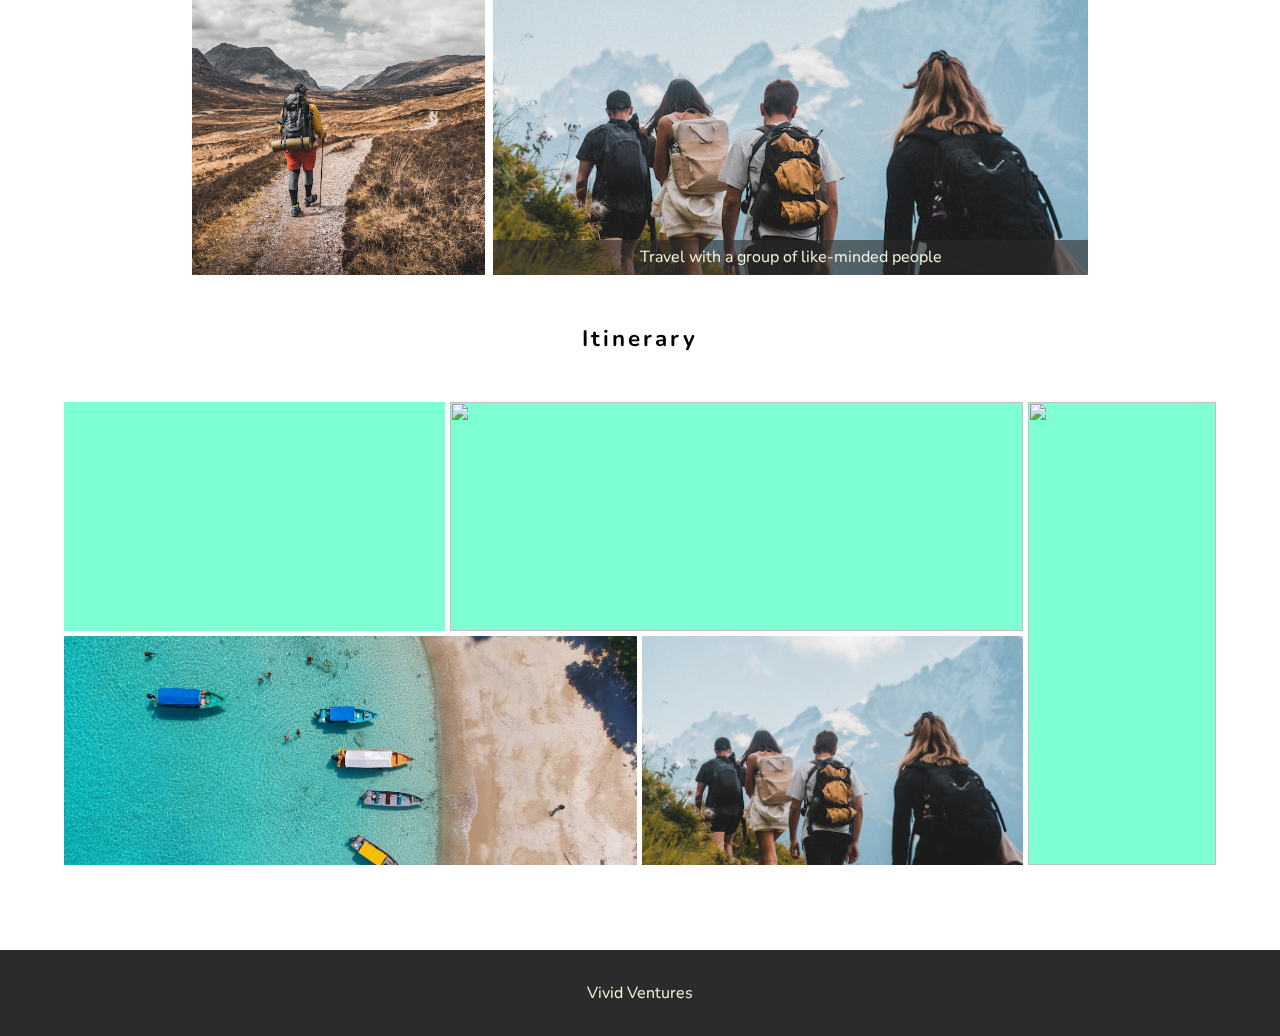
==== commit 841163ed: "Complete page to display profiles" ====
--- a/public/index.html
+++ b/public/index.html
@@ -6,17 +6,17 @@
   <meta name="viewport" content="width=device-width, initial-scale=1.0">
   <title>Vivid Ventures</title>
   <link rel="stylesheet" href="./styles/style.css">
-  <link rel="preconnect" href="https://fonts.googleapis.com">
+  <!-- <link rel="preconnect" href="https://fonts.googleapis.com">
   <link rel="preconnect" href="https://fonts.gstatic.com" crossorigin>
-  <link href="https://fonts.googleapis.com/css2?family=Nunito:wght@400;500;600;700&display=swap" rel="stylesheet">
+  <link href="https://fonts.googleapis.com/css2?family=Nunito:wght@400;500;600;700&display=swap" rel="stylesheet"> -->
 </head>
 <body>
   <header class="index-page-header">
-    <strong class="logo"><a href="/">Vivid Ventures</a></strong>
+    <div class="logo"></div>
     <nav>
       <ul>
         <li><a href="./createEvent.html">Create event</a></li>
-        <li><a href="./login.html"><span>Login</span></a></li>
+        <li><a href="./login.html">Login</a></li>
         <li><a href="./signup.html">Sign up</a></li>
         <li><a href="#">Explore</a></li>
         <li><a href="./events.html">Events</a></li>
@@ -87,7 +87,7 @@
   <h3 class="section-heading">Need some company?</h3>
   <section class="find-company">
     <div class="find-guide">
-      <p class="find-guide-txt">Travel with a guide</p>
+      <p class="find-guide-txt"><a href="./guides.html">Travel with a guide</p></a>
       <img src="./assets/images/guide.jpg" alt="">
     </div>
     <div class="find-group">
--- a/public/styles/style.css
+++ b/public/styles/style.css
@@ -1,3 +1,5 @@
+@import url('https://fonts.googleapis.com/css2?family=Nunito:wght@400;500;600;700&display=swap');
+
 * {
   margin: 0;
   padding: 0;
@@ -12,40 +14,76 @@
   color: inherit;
   cursor: pointer;
   position: relative;
-  transition: all  .25s linear;
-}
-a span:hover {
-  color: red;
-}
-a span:hover::before {
-  content: "[";
-  /* position: absolute; */
-  transform: translateX(-20px);
-}
-a span:hover::after {
-  content: "]";
-  position: absolute;
-  right: -.5rem;
-}
-button {
-  cursor: pointer;
+  /* transition: all  .25s linear; */
 }
 header {
   padding: 1rem;
   display: flex;
   justify-content: space-between;
   align-items: center;
-  background-color: rgba(43, 43, 43);
+  background-color: rgba(43, 43, 43, 0.5);
   /* opacity: 0.4; */
-  color: beige;
+  color: rgba(240, 240, 240, .8);
   /* border-bottom: 2px solid #DDD5D5; */
 }
 .index-page-header {
-  opacity: 0.4;
+  /* opacity: 0.4; */
   position: absolute;
   top: 0;
   width: 100%;  
   z-index: 10;
+}
+header .logo {
+  width: 0;
+  height: 0;
+  border: 1.6rem solid transparent;
+  border-top: 2rem solid rgb(247, 244, 244);
+  border-bottom: 0;
+  position: relative;
+}
+.logo::before {
+  content: '';
+  width: 0;
+  height: 0;
+  border: 1.4rem solid transparent;
+  border-top: 2rem solid #88aab8;
+  border-bottom: 0;
+  position: absolute;
+  top: -2.2rem;
+  left: -1.4rem;
+}
+nav a {
+  padding: 0 .55rem;
+}
+nav a::before {
+  content: "[";
+}
+nav a::after {
+  content: "]";
+}
+nav a::before, nav a::after {
+  opacity: 0;
+  visibility: hidden;
+  transition: all 0.5s ease;
+  position: absolute;
+}
+nav a:hover {
+  color: #fafafa;
+}
+nav a:hover::before {
+  /* content: '['; */
+  visibility: visible;
+  opacity: 1;
+  margin: -0.1em 0px 0px -0.9em;
+}
+nav a:hover::after {
+  /* content: ']'; */
+  visibility: visible;
+  opacity: 1;
+  margin: -0.1em 0px 0px 0.6em;
+}
+button {
+  cursor: pointer;
 }
 h3 {
   letter-spacing: 3px;
@@ -144,7 +182,7 @@
   overflow: hidden;
   height: fit-content;
   /* box-shadow: 3px 3px 3px 0px rgba(0, 0, 0, 0.25); */
-  box-shadow: 0px -4px 5px rgba(50, 50, 50, 0.75) inset;
+  box-shadow: 0px -4px 3px rgba(50, 50, 50, 0.75) inset;
 }
 .event-card img {
   width: 100%;
@@ -166,15 +204,16 @@
 .register-btn {
   padding: .6rem;
   background-color: lightblue;
+  outline: 2px solid lightblue;
   border-radius: 8px;
   border: none;
   font-weight: 600;
-  transition: background-color .2s ease-in-out;
+  transition: background-color .4s linear;
 }
 .register-btn:hover {
   background-color: transparent;
-  outline: 3px solid #5bbce9;
-  color: #5bbce9;
+  outline: 2px solid #5bbce9;
+  /* color: steelblue; */
 }
 section.find-company {
   width: 70%;
@@ -497,4 +536,81 @@
 .form-buttons button:hover {
   background-color: beige;
   color: #2B2B2B;
+}
+
+/* Guides */
+.profile-container {
+  width: 100%;
+  margin: 0 auto;
+  display: flex;
+  flex-direction: row;
+  justify-content: center;
+  flex-wrap: wrap;
+  gap: 2rem;
+}
+.guide-profile {
+  position: relative;
+  padding: 1rem 1.5rem;
+  width: 30%;
+  /* flex: 1; */
+  display: flex;
+  flex-direction: column;
+  justify-content: center;
+  align-items: center;
+  text-align: center;
+  gap: 1.5rem;
+  background-color: aliceblue;
+  /* color: #fff0ff; */
+  border-radius: 8px;
+  box-shadow: 0px 1px 3px gray;
+  transition: box-shadow .2s ease, transform .3s ease;
+}
+.guide-profile:hover {
+  box-shadow: 2px 4px 20px 3px rgba(128, 128, 128, 0.5);
+  transform: translateY(-5px);
+}
+.guide-profile .status {
+  background-color: lightblue;
+  padding: .2rem .4rem;
+  border-radius: 4px;
+  position: absolute;
+  top: 2%;
+  right: 3%;
+}
+.status.active {
+  background-color: rgba(70, 130, 180, 0.6);
+}
+.status.inactive {
+  background-color:pink;
+}
+.guide-image {
+  width: 60%;
+  background-color: #fafafa;
+  border-radius: 50%;
+  outline: 1.5px solid rgb(67, 64, 64);
+  display: flex;
+  align-items: flex-end;
+  overflow: hidden;
+}
+.guide-image img {
+  transform: scale(0.9) translateY(.6rem);
+  /* max-height: 60%; */
+  object-fit: cover;
+}
+.guide-info .contact {
+  display: flex;
+  align-items: center;
+  justify-content: center;
+  gap: .2rem;
+}
+.guide-info .contact img {
+  width: 1.4rem;
+  font-weight: 900;
+}
+.guide-info p {
+  text-align: justify;
+  font-size: .9rem;
+}
+.guide-info ul {
+  list-style: none;
 }